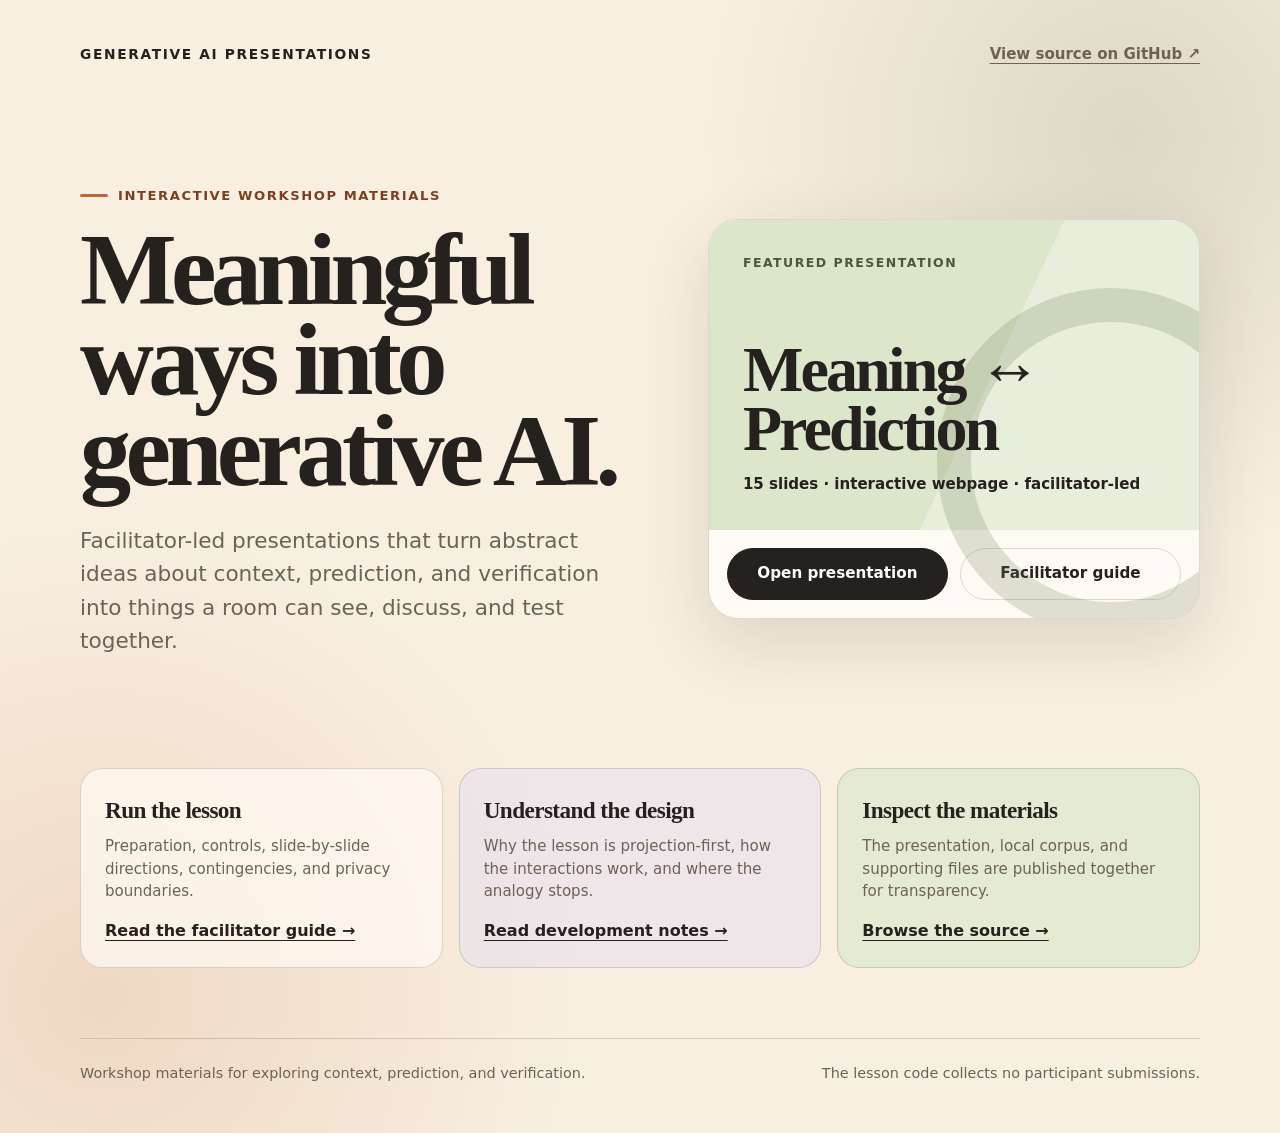
==== index.html @ d907e6da "Publish Meaning ↔ Prediction workshop" ====
<!doctype html>
<html lang="en">
<head>
  <meta charset="utf-8">
  <meta name="viewport" content="width=device-width, initial-scale=1">
  <meta name="description" content="Interactive, facilitator-led presentations about generative AI, meaning, prediction, and verification.">
  <title>Generative AI Presentations</title>
  <style>
    :root {
      color-scheme: light;
      --paper: #f8efe1;
      --card: #fffaf3;
      --ink: #25211f;
      --muted: #6d6258;
      --clay: #bd6737;
      --clay-dark: #7c3f20;
      --sage: #dbe6ca;
      --olive: #6d7b53;
      --lavender: #e9e1ed;
      --line: rgba(37, 33, 31, 0.16);
      --shadow: 0 24px 70px rgba(65, 48, 34, 0.14);
    }

    * { box-sizing: border-box; }

    html { background: #24211f; }

    body {
      min-height: 100vh;
      margin: 0;
      color: var(--ink);
      background:
        radial-gradient(circle at 88% 12%, rgba(122, 138, 94, 0.22), transparent 27rem),
        radial-gradient(circle at 8% 88%, rgba(198, 113, 57, 0.18), transparent 30rem),
        var(--paper);
      font-family: Inter, ui-sans-serif, system-ui, -apple-system, BlinkMacSystemFont, "Segoe UI", sans-serif;
      line-height: 1.5;
    }

    a { color: inherit; }

    .shell {
      width: min(1120px, calc(100% - 40px));
      margin: 0 auto;
      padding: 28px 0 48px;
    }

    .topbar {
      display: flex;
      align-items: center;
      justify-content: space-between;
      gap: 24px;
      min-height: 52px;
      margin-bottom: clamp(52px, 8vw, 100px);
    }

    .brand {
      margin: 0;
      font-size: 0.86rem;
      font-weight: 800;
      letter-spacing: 0.12em;
      text-transform: uppercase;
    }

    .source-link {
      color: var(--muted);
      font-size: 0.94rem;
      font-weight: 700;
      text-underline-offset: 4px;
    }

    .source-link:hover { color: var(--ink); }

    .hero {
      display: grid;
      grid-template-columns: minmax(0, 1.05fr) minmax(320px, 0.95fr);
      gap: clamp(36px, 7vw, 84px);
      align-items: center;
    }

    .eyebrow {
      display: inline-flex;
      align-items: center;
      gap: 10px;
      margin: 0 0 20px;
      color: var(--clay-dark);
      font-size: 0.82rem;
      font-weight: 800;
      letter-spacing: 0.12em;
      text-transform: uppercase;
    }

    .eyebrow::before {
      width: 28px;
      height: 3px;
      border-radius: 999px;
      background: var(--clay);
      content: "";
    }

    h1 {
      max-width: 780px;
      margin: 0;
      font-family: Georgia, "Times New Roman", serif;
      font-size: clamp(3.4rem, 8vw, 7.6rem);
      font-weight: 700;
      letter-spacing: -0.055em;
      line-height: 0.88;
    }

    .intro {
      max-width: 620px;
      margin: 28px 0 0;
      color: var(--muted);
      font-size: clamp(1.08rem, 2vw, 1.35rem);
      line-height: 1.55;
    }

    .deck-card {
      position: relative;
      overflow: hidden;
      border: 1px solid var(--line);
      border-radius: 30px;
      background: var(--card);
      box-shadow: var(--shadow);
    }

    .deck-preview {
      position: relative;
      display: flex;
      min-height: 310px;
      flex-direction: column;
      justify-content: space-between;
      padding: 34px;
      background:
        linear-gradient(115deg, transparent 0 56%, rgba(255, 255, 255, 0.32) 56% 100%),
        var(--sage);
    }

    .deck-preview::after {
      position: absolute;
      right: -86px;
      bottom: -106px;
      width: 280px;
      height: 280px;
      border: 34px solid rgba(109, 123, 83, 0.22);
      border-radius: 50%;
      content: "";
    }

    .deck-kicker {
      position: relative;
      z-index: 1;
      margin: 0;
      color: #4c583d;
      font-size: 0.78rem;
      font-weight: 800;
      letter-spacing: 0.12em;
      text-transform: uppercase;
    }

    .deck-title {
      position: relative;
      z-index: 1;
      max-width: 360px;
      margin: 38px 0 14px;
      font-family: Georgia, "Times New Roman", serif;
      font-size: clamp(2.6rem, 5vw, 4.5rem);
      letter-spacing: -0.045em;
      line-height: 0.92;
    }

    .deck-meta {
      position: relative;
      z-index: 1;
      margin: 0;
      font-size: 0.94rem;
      font-weight: 700;
    }

    .deck-actions {
      display: grid;
      grid-template-columns: 1fr 1fr;
      gap: 12px;
      padding: 18px;
    }

    .button {
      display: inline-flex;
      min-height: 52px;
      align-items: center;
      justify-content: center;
      border: 1px solid var(--line);
      border-radius: 999px;
      padding: 12px 18px;
      background: transparent;
      font-size: 0.95rem;
      font-weight: 800;
      text-align: center;
      text-decoration: none;
      transition: transform 150ms ease, box-shadow 150ms ease, background 150ms ease;
    }

    .button.primary {
      border-color: var(--ink);
      color: #fffaf3;
      background: var(--ink);
    }

    .button:hover {
      transform: translateY(-2px);
      box-shadow: 0 9px 24px rgba(37, 33, 31, 0.13);
    }

    .button:focus-visible,
    .source-link:focus-visible {
      outline: 4px solid rgba(189, 103, 55, 0.34);
      outline-offset: 4px;
    }

    .resources {
      display: grid;
      grid-template-columns: repeat(3, 1fr);
      gap: 16px;
      margin-top: clamp(64px, 9vw, 110px);
    }

    .resource {
      min-height: 170px;
      border: 1px solid var(--line);
      border-radius: 22px;
      padding: 24px;
      background: rgba(255, 250, 243, 0.72);
    }

    .resource:nth-child(2) { background: rgba(233, 225, 237, 0.65); }
    .resource:nth-child(3) { background: rgba(219, 230, 202, 0.65); }

    .resource h2 {
      margin: 0 0 8px;
      font-family: Georgia, "Times New Roman", serif;
      font-size: 1.45rem;
      letter-spacing: -0.025em;
    }

    .resource p {
      margin: 0 0 16px;
      color: var(--muted);
      font-size: 0.94rem;
    }

    .resource a {
      font-weight: 800;
      text-underline-offset: 4px;
    }

    footer {
      display: flex;
      justify-content: space-between;
      gap: 24px;
      margin-top: 70px;
      border-top: 1px solid var(--line);
      padding-top: 24px;
      color: var(--muted);
      font-size: 0.9rem;
    }

    footer p { margin: 0; }

    @media (max-width: 820px) {
      .hero { grid-template-columns: 1fr; }
      .deck-card { max-width: 580px; }
      .resources { grid-template-columns: 1fr; }
    }

    @media (max-width: 520px) {
      .shell { width: min(100% - 24px, 1120px); padding-top: 16px; }
      .topbar { align-items: flex-start; flex-direction: column; gap: 8px; }
      .deck-preview { min-height: 270px; padding: 26px; }
      .deck-actions { grid-template-columns: 1fr; }
      footer { flex-direction: column; }
    }

    @media (prefers-reduced-motion: reduce) {
      .button { transition: none; }
    }
  </style>
</head>
<body>
  <div class="shell">
    <header class="topbar">
      <p class="brand">Generative AI Presentations</p>
      <a class="source-link" href="https://github.com/saberkhan372/GenAIPresentations">View source on GitHub ↗</a>
    </header>

    <main>
      <section class="hero" aria-labelledby="page-title">
        <div>
          <p class="eyebrow">Interactive workshop materials</p>
          <h1 id="page-title">Meaningful ways into generative AI.</h1>
          <p class="intro">Facilitator-led presentations that turn abstract ideas about context, prediction, and verification into things a room can see, discuss, and test together.</p>
        </div>

        <article class="deck-card" aria-labelledby="meaning-prediction-title">
          <div class="deck-preview">
            <p class="deck-kicker">Featured presentation</p>
            <div>
              <h2 class="deck-title" id="meaning-prediction-title">Meaning ↔ Prediction</h2>
              <p class="deck-meta">15 slides · interactive webpage · facilitator-led</p>
            </div>
          </div>
          <div class="deck-actions">
            <a class="button primary" href="./meaning-prediction/">Open presentation</a>
            <a class="button" href="./meaning-prediction/facilitator-guide.md">Facilitator guide</a>
          </div>
        </article>
      </section>

      <section class="resources" aria-label="Presentation resources">
        <article class="resource">
          <h2>Run the lesson</h2>
          <p>Preparation, controls, slide-by-slide directions, contingencies, and privacy boundaries.</p>
          <a href="./meaning-prediction/facilitator-guide.md">Read the facilitator guide →</a>
        </article>
        <article class="resource">
          <h2>Understand the design</h2>
          <p>Why the lesson is projection-first, how the interactions work, and where the analogy stops.</p>
          <a href="./meaning-prediction/development-notes.md">Read development notes →</a>
        </article>
        <article class="resource">
          <h2>Inspect the materials</h2>
          <p>The presentation, local corpus, and supporting files are published together for transparency.</p>
          <a href="https://github.com/saberkhan372/GenAIPresentations/tree/main/meaning-prediction">Browse the source →</a>
        </article>
      </section>
    </main>

    <footer>
      <p>Workshop materials for exploring context, prediction, and verification.</p>
      <p>The lesson code collects no participant submissions.</p>
    </footer>
  </div>
</body>
</html>
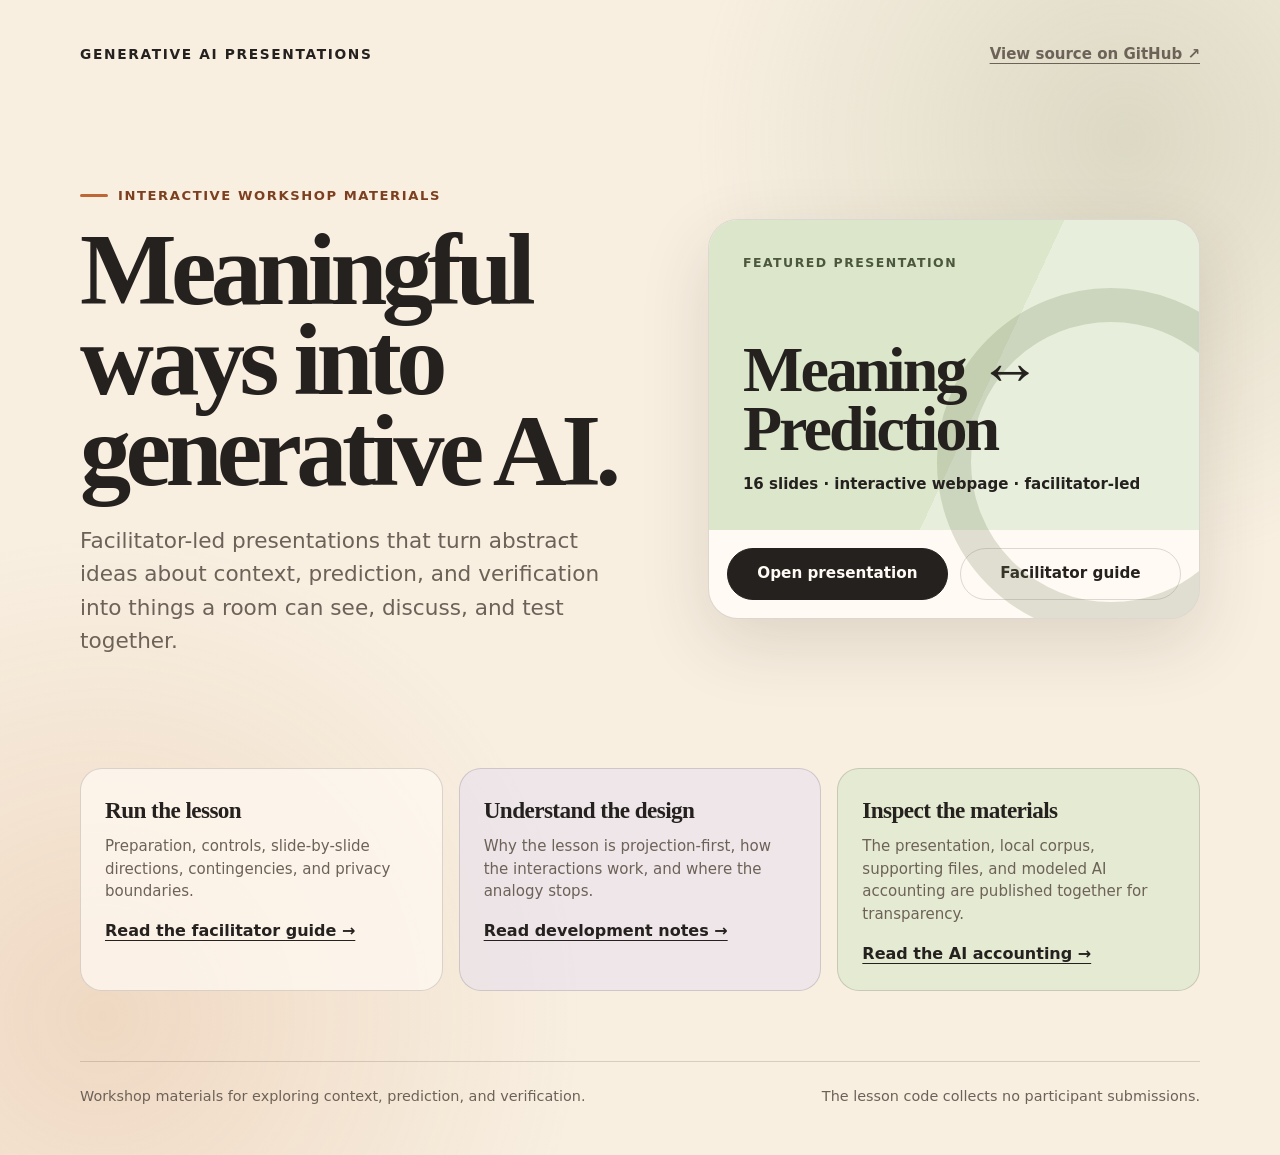
==== commit 33d9ec8a: "Add AI accounting afterword and safeguards" ====
--- a/index.html
+++ b/index.html
@@ -306,7 +306,7 @@
             <p class="deck-kicker">Featured presentation</p>
             <div>
               <h2 class="deck-title" id="meaning-prediction-title">Meaning ↔ Prediction</h2>
-              <p class="deck-meta">15 slides · interactive webpage · facilitator-led</p>
+              <p class="deck-meta">16 slides · interactive webpage · facilitator-led</p>
             </div>
           </div>
           <div class="deck-actions">
@@ -329,8 +329,8 @@
         </article>
         <article class="resource">
           <h2>Inspect the materials</h2>
-          <p>The presentation, local corpus, and supporting files are published together for transparency.</p>
-          <a href="https://github.com/saberkhan372/GenAIPresentations/tree/main/meaning-prediction">Browse the source →</a>
+          <p>The presentation, local corpus, supporting files, and modeled AI accounting are published together for transparency.</p>
+          <a href="./meaning-prediction/AI-accounting.md">Read the AI accounting →</a>
         </article>
       </section>
     </main>
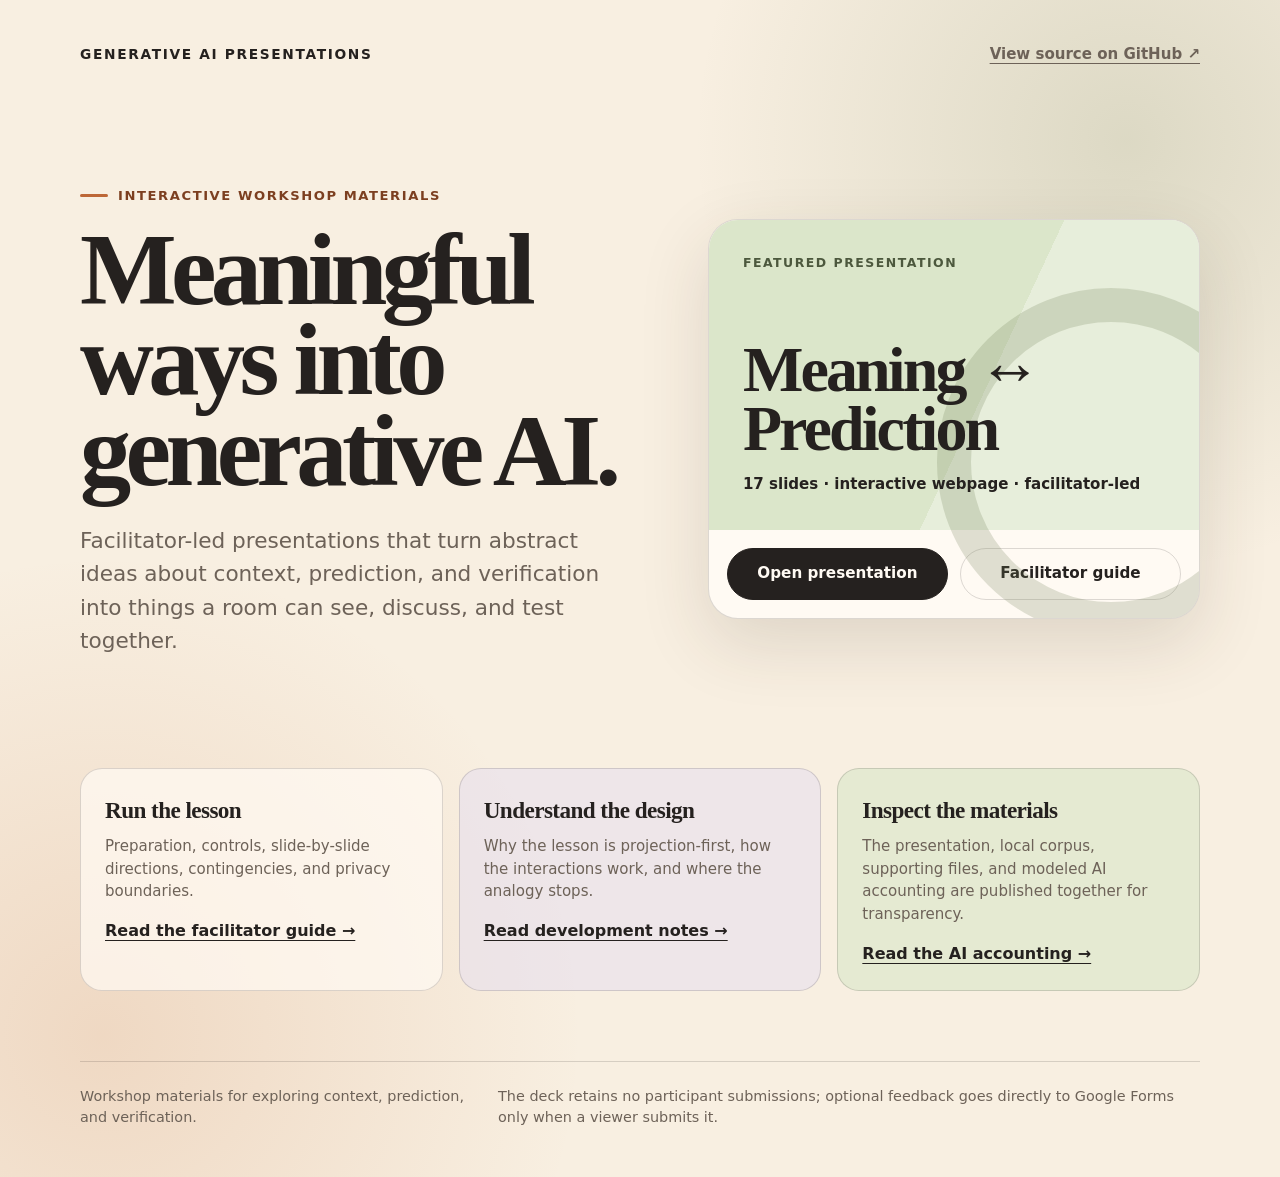
==== commit 43e38917: "Update Meaning ↔ Prediction deck" ====
--- a/index.html
+++ b/index.html
@@ -306,7 +306,7 @@
             <p class="deck-kicker">Featured presentation</p>
             <div>
               <h2 class="deck-title" id="meaning-prediction-title">Meaning ↔ Prediction</h2>
-              <p class="deck-meta">16 slides · interactive webpage · facilitator-led</p>
+              <p class="deck-meta">17 slides · interactive webpage · facilitator-led</p>
             </div>
           </div>
           <div class="deck-actions">
@@ -337,7 +337,7 @@
 
     <footer>
       <p>Workshop materials for exploring context, prediction, and verification.</p>
-      <p>The lesson code collects no participant submissions.</p>
+      <p>The deck retains no participant submissions; optional feedback goes directly to Google Forms only when a viewer submits it.</p>
     </footer>
   </div>
 </body>
